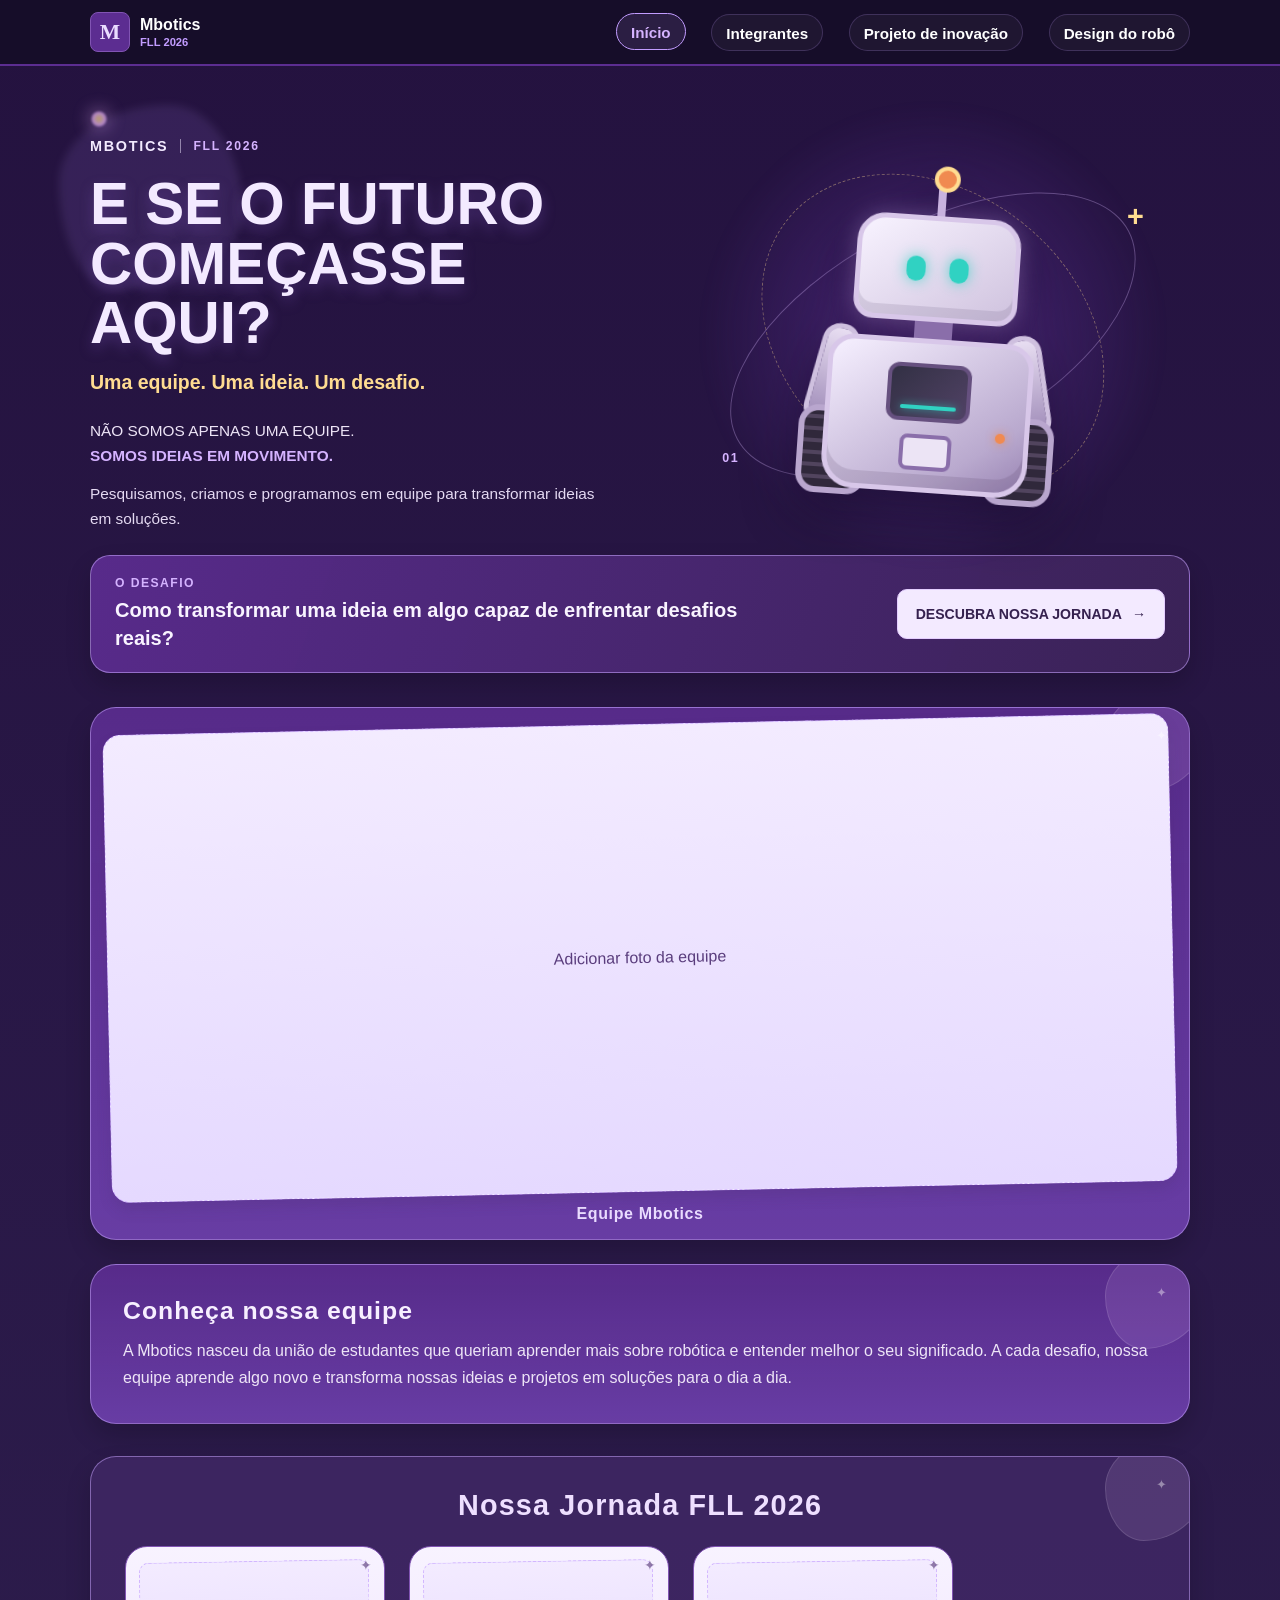
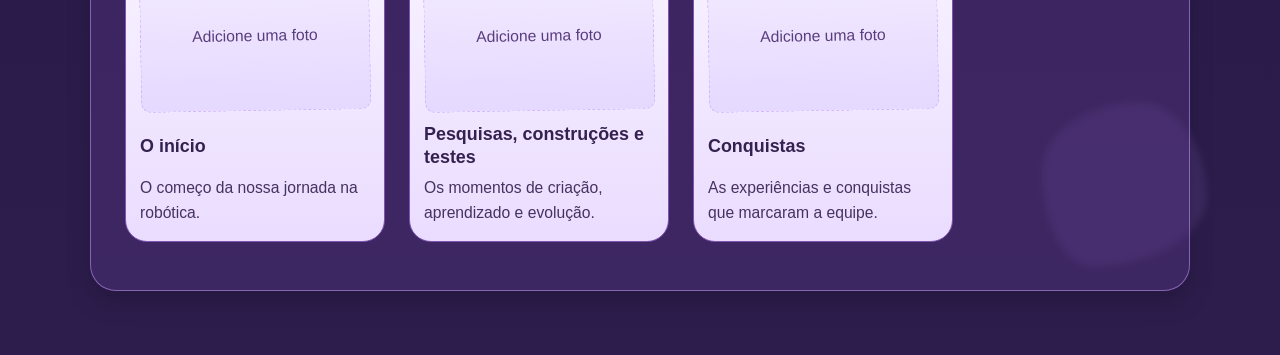
==== index.html @ 2284d6da "Primeiro commit" ====
<!DOCTYPE html>
<html lang="pt-BR">

<head>
    <meta charset="UTF-8">
    <meta name="viewport" content="width=device-width, initial-scale=1.0">
    <title>Equipe FLL</title>
    <link rel="stylesheet" href="css/nav.css">
    <link rel="stylesheet" href="css/index.css">
</head>

<body>
    <nav aria-label="Navegação principal">
        <a class="nav-brand" href="index.html" aria-label="Mbotics, página inicial">
            <span class="nav-mark" aria-hidden="true">M</span>
            <span class="nav-brand-copy"><strong>Mbotics</strong><small>FLL 2026</small></span>
        </a>
        <div class="nav-links">
            <a href="index.html" aria-current="page">Início</a>
            <a href="views/integrantes.html">Integrantes</a>
            <a href="views/projetoDeInovacao.html">Projeto de inovação</a>
            <a href="views/designDoRobo.html">Design do robô</a>
        </div>
    </nav>
    <main>
        <section class="hero-inicio" aria-labelledby="titulo-inicio">
            <div class="hero-conteudo">
                <p class="hero-identificador">Mbotics <span>FLL 2026</span></p>
                <h1 id="titulo-inicio">E SE O FUTURO<br>COMEÇASSE AQUI?</h1>
                <p class="hero-linha">Uma equipe. Uma ideia. Um desafio.</p>
                <p class="hero-identidade">Não somos apenas uma equipe.<br><strong>Somos ideias em movimento.</strong></p>
                <p class="slogan-equipe">Pesquisamos, criamos e programamos em equipe para transformar ideias em soluções.</p>
            </div>

            <div class="robot-visual" role="img" aria-label="Ilustração de um robô de competição">
                <div class="robot-brilho"></div>
                <span class="robot-orbita robot-orbita-1" aria-hidden="true"></span>
                <span class="robot-orbita robot-orbita-2" aria-hidden="true"></span>
                <span class="robot-detalhe robot-detalhe-1" aria-hidden="true">+</span>
                <span class="robot-detalhe robot-detalhe-2" aria-hidden="true">01</span>
                <div class="robo" aria-hidden="true">
                    <span class="robo-antena"></span>
                    <div class="robo-cabeca">
                        <span class="robo-olho"></span>
                        <span class="robo-olho"></span>
                    </div>
                    <span class="robo-pescoco"></span>
                    <div class="robo-corpo">
                        <span class="robo-painel"></span>
                        <span class="robo-porta"></span>
                        <span class="robo-indicador"></span>
                    </div>
                    <span class="robo-braco robo-braco-esquerdo"></span>
                    <span class="robo-braco robo-braco-direito"></span>
                    <span class="robo-roda robo-roda-esquerda"></span>
                    <span class="robo-roda robo-roda-direita"></span>
                </div>
            </div>

            <article class="desafio-inicio">
                <div>
                    <p class="desafio-rotulo">O desafio</p>
                    <h2>Como transformar uma ideia em algo capaz de enfrentar desafios reais?</h2>
                </div>
                <a href="#jornada">Descubra nossa jornada <span aria-hidden="true">→</span></a>
            </article>
        </section>

        <figure class="team-photo">
            <div class="team-photo-frame" role="img" aria-label="Espaço reservado para a foto da equipe Mbotics">
                <span>Adicionar foto da equipe</span>
                <!-- <img src="./img/imagemTeste.avif" alt="Foto da equipe Mbotics" class="team-photo-image"> -->
            </div>
            <figcaption>Equipe Mbotics</figcaption>
        </figure>
        <article class="card team-story">
            <h2>Conheça nossa equipe</h2>
            <p>A Mbotics nasceu da união de estudantes que queriam aprender mais sobre robótica e entender melhor o seu significado. A cada desafio, nossa equipe aprende algo novo e transforma nossas ideias e projetos em soluções para o dia a dia.</p>
        </article>
        <section class="card timeline-card" id="jornada" aria-labelledby="titulo-jornada">
            <h2 id="titulo-jornada">Nossa Jornada FLL 2026</h2>
            <div class="timeline">
                <button class="timeline-item" type="button" aria-expanded="false">
                    <div class="timeline-photo">Adicione uma foto</div>
                    <h3>O início</h3>
                    <p>O começo da nossa jornada na robótica.</p>
                    <div class="timeline-details">A equipe se formou através das competições da nossa escola. Nossos encontros começaram no início do ano e, quando ficamos sabendo da FLL, passamos a nos reunir com mais frequência. Muitas vezes, estávamos juntos para conversar, trocar ideias e pensar no projeto. No começo, nosso principal objetivo era encontrar um problema e, a partir dele, começar a desenvolver nossas primeiras ideias.</div>
                </button>
                <button class="timeline-item" type="button" aria-expanded="false">
                    <div class="timeline-photo">Adicione uma foto</div>
                    <h3>Pesquisas, construções e testes</h3>
                    <p>Os momentos de criação, aprendizado e evolução.</p>
                    <div class="timeline-details">Começamos com poucas ideias, mas, aos poucos, elas foram crescendo e se transformando no nosso projeto. No início foi difícil, principalmente por ser nossa primeira FLL juntos, mas aprendemos muito durante o processo: programação, trabalho em equipe e, principalmente, sobre a área rural. Também aprendemos a lidar com diferentes idades, ideias e formas de pensar, evoluindo juntos a cada etapa.</div>
                </button>
                <button class="timeline-item" type="button" aria-expanded="false">
                    <div class="timeline-photo">Adicione uma foto</div>
                    <h3>Conquistas</h3>
                    <p>As experiências e conquistas que marcaram a equipe.</p>
                    <div class="timeline-details">Nossas conquistas foram pequenas, mas de grande importância para todos nós. Aprendemos a trabalhar em equipe, a solucionar problemas, a lidar melhor com nossas emoções e, principalmente, a nos respeitar e aceitar nossas diferenças.</div>
                </button>
            </div>
        </section>
    </main>
    <script>
        document.querySelectorAll('.timeline-item').forEach((item) => {
            item.addEventListener('click', () => {
                const isOpen = item.classList.toggle('active');
                item.setAttribute('aria-expanded', isOpen);
            });
        });
    </script>
</body>

</html>
---- css/nav.css ----
nav {
    display: flex;
    align-items: center;
    justify-content: space-between;
    gap: 2rem;
    padding: 12px max(20px, calc((100% - 1100px) / 2));
    border-bottom: 2px solid #5c2d91;
    background-color: #160d29;
    position: relative;
    z-index: 1;
}

.nav-brand {
    display: inline-flex;
    align-items: center;
    gap: 10px;
    color: #ffffff;
    text-decoration: none;
}

.nav-mark {
    display: grid;
    place-items: center;
    width: 38px;
    aspect-ratio: 1;
    border: 1px solid #8154b3;
    border-radius: 8px;
    background-color: #5c2d91;
    color: #eadcff;
    font-family: Georgia, "Times New Roman", serif;
    font-size: 1.35rem;
    font-weight: 700;
}

.nav-brand-copy {
    display: grid;
    gap: 2px;
}

.nav-brand-copy strong {
    font-size: 1rem;
}

.nav-brand-copy small {
    color: #c29cff;
    font-size: 0.7rem;
    font-weight: 700;
}

.nav-links {
    display: flex;
    align-items: center;
    gap: clamp(12px, 2vw, 28px);
}

.nav-links a {
    padding: 10px 14px 8px;
    border: 1px solid rgba(194, 156, 255, 0.2);
    border-radius: 999px;
    background: rgba(255, 255, 255, 0.04);
    color: #ffffff;
    font-size: 0.95rem;
    font-weight: 700;
    text-decoration: none;
    transition: color 160ms ease, border-color 160ms ease, transform 160ms ease, background 160ms ease;
}

.nav-links a:hover,
.nav-links a[aria-current="page"] {
    color: #d5b3ff;
    border-color: #c29cff;
    background: rgba(194, 156, 255, 0.12);
    transform: translateY(-1px);
}

.nav-brand:focus-visible,
.nav-links a:focus-visible {
    outline: 2px solid #ffffff;
    outline-offset: 4px;
}

@media (max-width: 720px) {
    nav {
        flex-direction: column;
        align-items: stretch;
        gap: 10px;
        padding: 12px 16px;
    }

    .nav-brand {
        align-self: center;
    }

    .nav-links {
        flex-wrap: wrap;
        justify-content: center;
        gap: 4px 18px;
    }

    .nav-links a {
        padding: 8px 2px 6px;
        font-size: 0.9rem;
    }
}
---- css/index.css ----
body {
    margin: 0;
    background: linear-gradient(180deg, #24123f 0%, #2d1d4d 100%);
    color: #ffffff;
    font-family: "Segoe UI", Arial, sans-serif;
    position: relative;
}

body::before,
body::after {
    content: "";
    position: fixed;
    width: 18px;
    height: 18px;
    background: radial-gradient(circle, #f7d97a 0%, #f0b7ff 50%, transparent 70%);
    border-radius: 50%;
    opacity: 0.7;
    pointer-events: none;
    filter: blur(1px);
    z-index: 0;
}

body::before {
    top: 110px;
    left: 90px;
    box-shadow: 0 0 18px rgba(240, 183, 255, 0.7);
}

body::after {
    right: 110px;
    bottom: 140px;
    box-shadow: 0 0 18px rgba(137, 206, 255, 0.7);
}

main {
    position: relative;
    width: min(1100px, calc(100% - 40px));
    margin: 0 auto;
    padding: 48px 0 64px;
    z-index: 1;
}

main::before,
main::after {
    content: "";
    position: absolute;
    width: 120px;
    height: 120px;
    border-radius: 60% 40% 70% 30% / 45% 55% 45% 55%;
    background: rgba(192, 150, 255, 0.12);
    border: 1px solid rgba(255,255,255,0.1);
}

main::before {
    left: -20px;
    top: 30px;
}

main::after {
    right: -18px;
    bottom: 120px;
}

main::before,
main::after {
    content: "";
    position: absolute;
    border-radius: 60% 40% 70% 30% / 42% 58% 42% 58%;
    background: rgba(182, 141, 255, 0.12);
    filter: blur(4px);
    z-index: 0;
}

main::before {
    top: 40px;
    left: -30px;
    width: 180px;
    height: 180px;
}

main::after {
    right: -15px;
    bottom: 90px;
    width: 160px;
    height: 160px;
}

main > * {
    position: relative;
    z-index: 1;
}

.hero-inicio {
    display: grid;
    grid-template-columns: minmax(0, 1.05fr) minmax(320px, 0.95fr);
    align-items: center;
    gap: 0 18px;
    margin-bottom: 34px;
}

.hero-conteudo {
    position: relative;
    z-index: 2;
    padding: 24px 0;
}

.hero-identificador {
    display: flex;
    align-items: center;
    gap: 12px;
    margin: 0 0 20px;
    color: #f3eaff;
    font-size: 0.9rem;
    font-weight: 800;
    letter-spacing: 0.12em;
    text-transform: uppercase;
}

.hero-identificador span {
    padding-left: 12px;
    border-left: 1px solid rgba(228, 217, 242, 0.55);
    color: #d5b3ff;
    font-size: 0.76rem;
}

.hero-inicio h1 {
    max-width: 660px;
    margin: 0;
    color: #f3eaff;
    font-family: "Trebuchet MS", "Segoe UI", sans-serif;
    font-size: 3.65rem;
    line-height: 1.02;
    text-align: left;
    text-transform: uppercase;
    text-shadow: 0 6px 14px rgba(107, 71, 161, 0.45);
}

.hero-linha {
    margin: 18px 0 0;
    color: #ffdc91;
    font-size: 1.22rem;
    font-weight: 700;
}

.hero-identidade {
    margin: 24px 0 0;
    color: #eee5f7;
    font-size: 0.96rem;
    line-height: 1.65;
    text-transform: uppercase;
}

.hero-identidade strong {
    color: #d5b3ff;
}

.slogan-equipe {
    max-width: 520px;
    margin: 14px 0 0;
    color: #e4d9f2;
    line-height: 1.6;
    font-size: 0.96rem;
}

.robot-visual {
    position: relative;
    display: grid;
    place-items: center;
    min-width: 0;
    min-height: 420px;
    isolation: isolate;
}

.robot-brilho {
    position: absolute;
    width: 88%;
    aspect-ratio: 1;
    border-radius: 50%;
    background: radial-gradient(circle, rgba(173, 91, 255, 0.42) 0%, rgba(124, 62, 201, 0.2) 38%, rgba(124, 62, 201, 0) 72%);
    filter: blur(8px);
}

.robot-orbita {
    position: absolute;
    width: 86%;
    height: 52%;
    border: 1px solid rgba(218, 187, 255, 0.32);
    border-radius: 50%;
}

.robot-orbita-1 {
    transform: rotate(-28deg);
}

.robot-orbita-2 {
    width: 72%;
    height: 68%;
    border-style: dashed;
    border-color: rgba(255, 220, 145, 0.38);
    transform: rotate(38deg);
}

.robot-detalhe {
    position: absolute;
    z-index: 2;
    color: #ffdc91;
    font-family: "Trebuchet MS", "Segoe UI", sans-serif;
    font-weight: 700;
}

.robot-detalhe-1 {
    top: 18%;
    right: 9%;
    font-size: 1.8rem;
}

.robot-detalhe-2 {
    bottom: 19%;
    left: 9%;
    color: #d5b3ff;
    font-size: 0.78rem;
    letter-spacing: 0.12em;
}

.robo {
    position: relative;
    z-index: 1;
    display: flex;
    align-items: center;
    flex-direction: column;
    width: 260px;
    height: 326px;
    padding-top: 12px;
    filter: drop-shadow(0 20px 26px rgba(16, 7, 31, 0.45));
    transform: rotate(4deg);
}

.robo-antena {
    position: relative;
    width: 8px;
    height: 38px;
    border-radius: 8px 8px 0 0;
    background: #c8b2df;
}

.robo-antena::before {
    position: absolute;
    top: -12px;
    left: -5px;
    width: 18px;
    height: 18px;
    border: 4px solid #ffdc91;
    border-radius: 50%;
    background: #f08a50;
    content: "";
}

.robo-cabeca {
    display: flex;
    align-items: center;
    justify-content: center;
    gap: 24px;
    width: 154px;
    height: 96px;
    border: 5px solid #d8c7e9;
    border-radius: 28px 28px 20px 20px;
    background: linear-gradient(145deg, #f8f3ff 0%, #cfc2de 100%);
    box-shadow: inset 0 -10px 0 rgba(63, 44, 83, 0.12), 0 0 22px rgba(224, 191, 255, 0.28);
}

.robo-olho {
    width: 19px;
    height: 25px;
    border-radius: 10px;
    background: #30d2c2;
    box-shadow: 0 0 14px rgba(48, 210, 194, 0.75);
}

.robo-pescoco {
    width: 38px;
    height: 17px;
    background: #8a6eaa;
}

.robo-corpo {
    position: relative;
    width: 196px;
    height: 144px;
    border: 5px solid #d8c7e9;
    border-radius: 26px 26px 32px 32px;
    background: linear-gradient(145deg, #f6f0ff 0%, #b9a9ce 76%, #9984b3 100%);
    box-shadow: inset 0 -13px 0 rgba(63, 44, 83, 0.14);
}

.robo-painel {
    position: absolute;
    top: 20px;
    left: 50%;
    width: 76px;
    height: 50px;
    border: 4px solid #66507f;
    border-radius: 12px;
    background: linear-gradient(135deg, #323044, #514265);
    transform: translateX(-50%);
}

.robo-painel::after {
    position: absolute;
    right: 10px;
    bottom: 8px;
    left: 10px;
    height: 4px;
    border-radius: 4px;
    background: #30d2c2;
    box-shadow: 0 0 8px rgba(48, 210, 194, 0.7);
    content: "";
}

.robo-porta {
    position: absolute;
    bottom: 17px;
    left: 50%;
    width: 44px;
    height: 28px;
    border: 4px solid #8a6eaa;
    border-radius: 8px;
    background: #ece4f5;
    transform: translateX(-50%);
}

.robo-indicador {
    position: absolute;
    top: 85px;
    right: 19px;
    width: 10px;
    height: 10px;
    border-radius: 50%;
    background: #f08a50;
    box-shadow: 0 0 10px rgba(240, 138, 80, 0.8);
}

.robo-braco {
    position: absolute;
    top: 163px;
    z-index: -1;
    width: 28px;
    height: 94px;
    border: 5px solid #cfc0df;
    border-radius: 18px;
    background: linear-gradient(180deg, #e8def2, #9f8bb8);
}

.robo-braco-esquerdo {
    left: 13px;
    transform: rotate(12deg);
}

.robo-braco-direito {
    right: 13px;
    transform: rotate(-12deg);
}

.robo-roda {
    position: absolute;
    bottom: 4px;
    z-index: -1;
    width: 58px;
    height: 76px;
    border: 6px solid #b9a6ce;
    border-radius: 20px;
    background: repeating-linear-gradient(0deg, #30283b 0 8px, #51445e 8px 12px);
}

.robo-roda-esquerda {
    left: 2px;
}

.robo-roda-direita {
    right: 2px;
}

.desafio-inicio {
    display: grid;
    grid-column: 1 / -1;
    grid-template-columns: minmax(0, 1fr) auto;
    align-items: center;
    gap: 24px;
    padding: 20px 24px;
    border: 1px solid rgba(201, 167, 255, 0.55);
    border-radius: 20px;
    background: linear-gradient(110deg, rgba(92, 45, 145, 0.92), rgba(59, 35, 88, 0.95));
    box-shadow: 0 12px 24px rgba(0, 0, 0, 0.18);
}

.desafio-rotulo {
    margin: 0 0 6px;
    color: #d5b3ff;
    font-size: 0.76rem;
    font-weight: 800;
    letter-spacing: 0.12em;
    text-transform: uppercase;
}

.desafio-inicio h2 {
    max-width: 660px;
    margin: 0;
    color: #f9f4ff;
    font-family: "Trebuchet MS", "Segoe UI", sans-serif;
    font-size: 1.25rem;
    line-height: 1.4;
}

.desafio-inicio a {
    display: inline-flex;
    align-items: center;
    justify-content: center;
    gap: 10px;
    min-height: 48px;
    padding: 0 18px;
    border: 1px solid #e4ceff;
    border-radius: 10px;
    background: #f3eaff;
    color: #35214f;
    font-size: 0.88rem;
    font-weight: 800;
    text-decoration: none;
    text-transform: uppercase;
    transition: background-color 180ms ease, transform 180ms ease;
}

.desafio-inicio a:hover {
    background: #ffdc91;
    transform: translateY(-2px);
}

.desafio-inicio a:focus-visible {
    outline: 2px solid #ffffff;
    outline-offset: 4px;
}

.card,
.team-photo,
.team-story,
.timeline-card {
    position: relative;
    border: 1px solid rgba(201, 167, 255, 0.5);
    border-radius: 26px;
    background: linear-gradient(180deg, rgba(92, 45, 145, 0.9) 0%, rgba(107, 63, 169, 0.95) 100%);
    box-shadow: 0 12px 24px rgba(0, 0, 0, 0.18);
    overflow: hidden;
}

.card::before,
.team-photo::before,
.team-story::before,
.timeline-card::before {
    content: "";
    position: absolute;
    right: -18px;
    top: -18px;
    width: 100px;
    height: 100px;
    border-radius: 58% 42% 62% 38% / 48% 40% 60% 52%;
    background: rgba(239, 194, 255, 0.12);
    border: 1px solid rgba(255, 255, 255, 0.12);
}

.card::after,
.team-photo::after,
.team-story::after,
.timeline-card::after {
    content: "✦";
    position: absolute;
    right: 22px;
    top: 20px;
    color: rgba(255,255,255,0.42);
    font-size: 0.8rem;
}

.card {
    transition: transform 180ms ease, box-shadow 180ms ease, border-color 180ms ease;
}

.card:hover {
    transform: translateY(-6px);
    border-color: #d7c0ff;
    box-shadow: 0 16px 28px rgba(64, 29, 109, 0.28);
}

.card h2 {
    margin: 0;
    color: #f9f4ff;
    font-size: 1.18rem;
    font-family: "Trebuchet MS", "Segoe UI", sans-serif;
    letter-spacing: 0.04em;
}

.team-photo {
    max-width: 1100px;
    margin: 0 auto 1.5rem;
    padding: 1rem;
    text-align: center;
}

.team-photo-frame {
    display: grid;
    place-items: center;
    aspect-ratio: 16 / 7;
    min-height: 180px;
    overflow: hidden;
    border: 1px dashed #d2b5ff;
    border-radius: 18px;
    background: linear-gradient(180deg, #f3ebff 0%, #e5d9ff 100%);
    color: #5a3d7d;
    transform: rotate(-1.2deg);
    box-shadow: 0 8px 14px rgba(61, 39, 88, 0.15);
}

.team-photo-frame img {
    display: block;
    width: 100%;
    height: 100%;
    object-fit: cover;
}

.team-photo figcaption {
    padding-top: 0.8rem;
    color: #eadcff;
    font-weight: 700;
    letter-spacing: 0.04em;
}

.team-story {
    max-width: 1100px;
    margin: 0 auto 1.5rem;
    padding: 2rem;
}

.team-story h2 {
    margin: 0 0 0.75rem;
    font-size: 1.55rem;
    font-family: "Trebuchet MS", "Segoe UI", sans-serif;
    color: #f7efff;
}

.team-story p {
    margin: 0;
    line-height: 1.7;
    color: #eee5f7;
}

.timeline-card {
    max-width: 1100px;
    margin: 2rem auto 0;
    padding: 2rem;
    background: rgba(91, 57, 135, 0.38);
}

.timeline-card > h2 {
    margin: 0 0 1.5rem;
    text-align: center;
    color: #eedfff;
    font-family: "Trebuchet MS", "Segoe UI", sans-serif;
    font-size: 1.8rem;
    letter-spacing: 0.04em;
}

.timeline {
    display: flex;
    gap: 1.5rem;
    align-items: stretch;
    overflow-x: auto;
    padding: 0 2px 1rem;
    scrollbar-color: #c29cff rgba(243, 234, 255, 0.18);
    scrollbar-width: thin;
}

.timeline::-webkit-scrollbar {
    height: 10px;
}

.timeline::-webkit-scrollbar-track {
    border-radius: 999px;
    background: rgba(243, 234, 255, 0.18);
}

.timeline::-webkit-scrollbar-thumb {
    border: 2px solid rgba(91, 57, 135, 0.38);
    border-radius: 999px;
    background: linear-gradient(90deg, #c29cff, #ffdc91);
}

.timeline::-webkit-scrollbar-thumb:hover {
    background: linear-gradient(90deg, #d5b3ff, #ffe8b3);
}

.timeline-item {
    position: relative;
    display: grid;
    grid-template-rows: 150px minmax(2.75em, auto) minmax(3em, auto) auto;
    align-content: start;
    flex: 0 0 260px;
    min-width: 260px;
    box-sizing: border-box;
    padding: 14px 14px 16px;
    border: 1px solid #8154b3;
    border-radius: 22px;
    background: linear-gradient(180deg, #f8f3ff 0%, #eadcff 100%);
    color: #2d1d4d;
    font-family: "Segoe UI", Arial, sans-serif;
    font-size: 0.98rem;
    text-align: left;
    cursor: pointer;
    transition: transform 180ms ease, border-color 180ms ease, box-shadow 180ms ease;
}

.timeline-item:hover,
.timeline-item.active {
    border-color: #d7c0ff;
    box-shadow: 0 12px 22px rgba(0, 0, 0, 0.18);
    transform: translateY(-4px);
    background: linear-gradient(180deg, #fef9ff 0%, #f1e7ff 100%);
}

.timeline-item:focus-visible {
    outline: 2px solid #ffffff;
    outline-offset: 4px;
}

.timeline-item::after {
    content: "✦";
    position: absolute;
    right: 12px;
    top: 10px;
    color: rgba(89, 60, 122, 0.65);
    font-size: 0.85rem;
}

.timeline-photo {
    display: grid;
    place-items: center;
    width: 100%;
    height: 100%;
    box-sizing: border-box;
    overflow: hidden;
    border: 1px dashed #d2b5ff;
    border-radius: 10px;
    background: linear-gradient(180deg, #f3ebff 0%, #e5d9ff 100%);
    color: #5a3d7d;
    text-align: center;
    transform: rotate(-1deg);
}

.timeline-photo img {
    display: block;
    width: 100%;
    height: 100%;
    object-fit: cover;
}

.timeline-item h3 {
    display: flex;
    align-items: center;
    min-height: 2.75em;
    margin: 10px 0 6px;
    color: #35214f;
    font-family: "Trebuchet MS", "Segoe UI", sans-serif;
    font-size: 1.12rem;
    line-height: 1.25;
}

.timeline-item p {
    margin: 0;
    min-height: 3em;
    color: #473160;
    line-height: 1.55;
}

.timeline-details {
    display: none;
    margin-top: 12px;
    padding: 12px;
    border-left: 2px solid #c29cff;
    background: rgba(146, 120, 181, 0.12);
    border-radius: 0 8px 8px 0;
    color: #554067;
    font-size: 0.94rem;
    line-height: 1.55;
}

.timeline-item.active .timeline-details {
    display: block;
}

@media (max-width: 900px) {
    .hero-inicio {
        grid-template-columns: minmax(0, 1fr) minmax(280px, 0.85fr);
    }

    .hero-inicio h1 {
        font-size: 3rem;
    }

    .robot-visual {
        min-height: 370px;
    }

    .robo {
        transform: scale(0.88) rotate(4deg);
    }
}

@media (max-width: 720px) {
    main {
        width: min(100% - 28px, 560px);
        padding-top: 30px;
    }

    .hero-inicio {
        grid-template-columns: minmax(0, 1fr);
        gap: 0;
        margin-bottom: 28px;
    }

    .hero-conteudo {
        padding: 12px 0 0;
    }

    .hero-inicio h1 {
        font-size: 2.55rem;
    }

    .hero-linha {
        font-size: 1.08rem;
    }

    .hero-identidade {
        margin-top: 18px;
    }

    .robot-visual {
        min-height: 330px;
    }

    .robo {
        transform: scale(0.82) rotate(4deg);
    }

    .desafio-inicio {
        grid-template-columns: minmax(0, 1fr);
        gap: 16px;
        padding: 18px;
    }

    .desafio-inicio h2 {
        font-size: 1.12rem;
    }

    .desafio-inicio a {
        width: 100%;
    }

    .timeline {
        gap: 1rem;
    }

    .timeline-item {
        padding: 14px;
    }
}
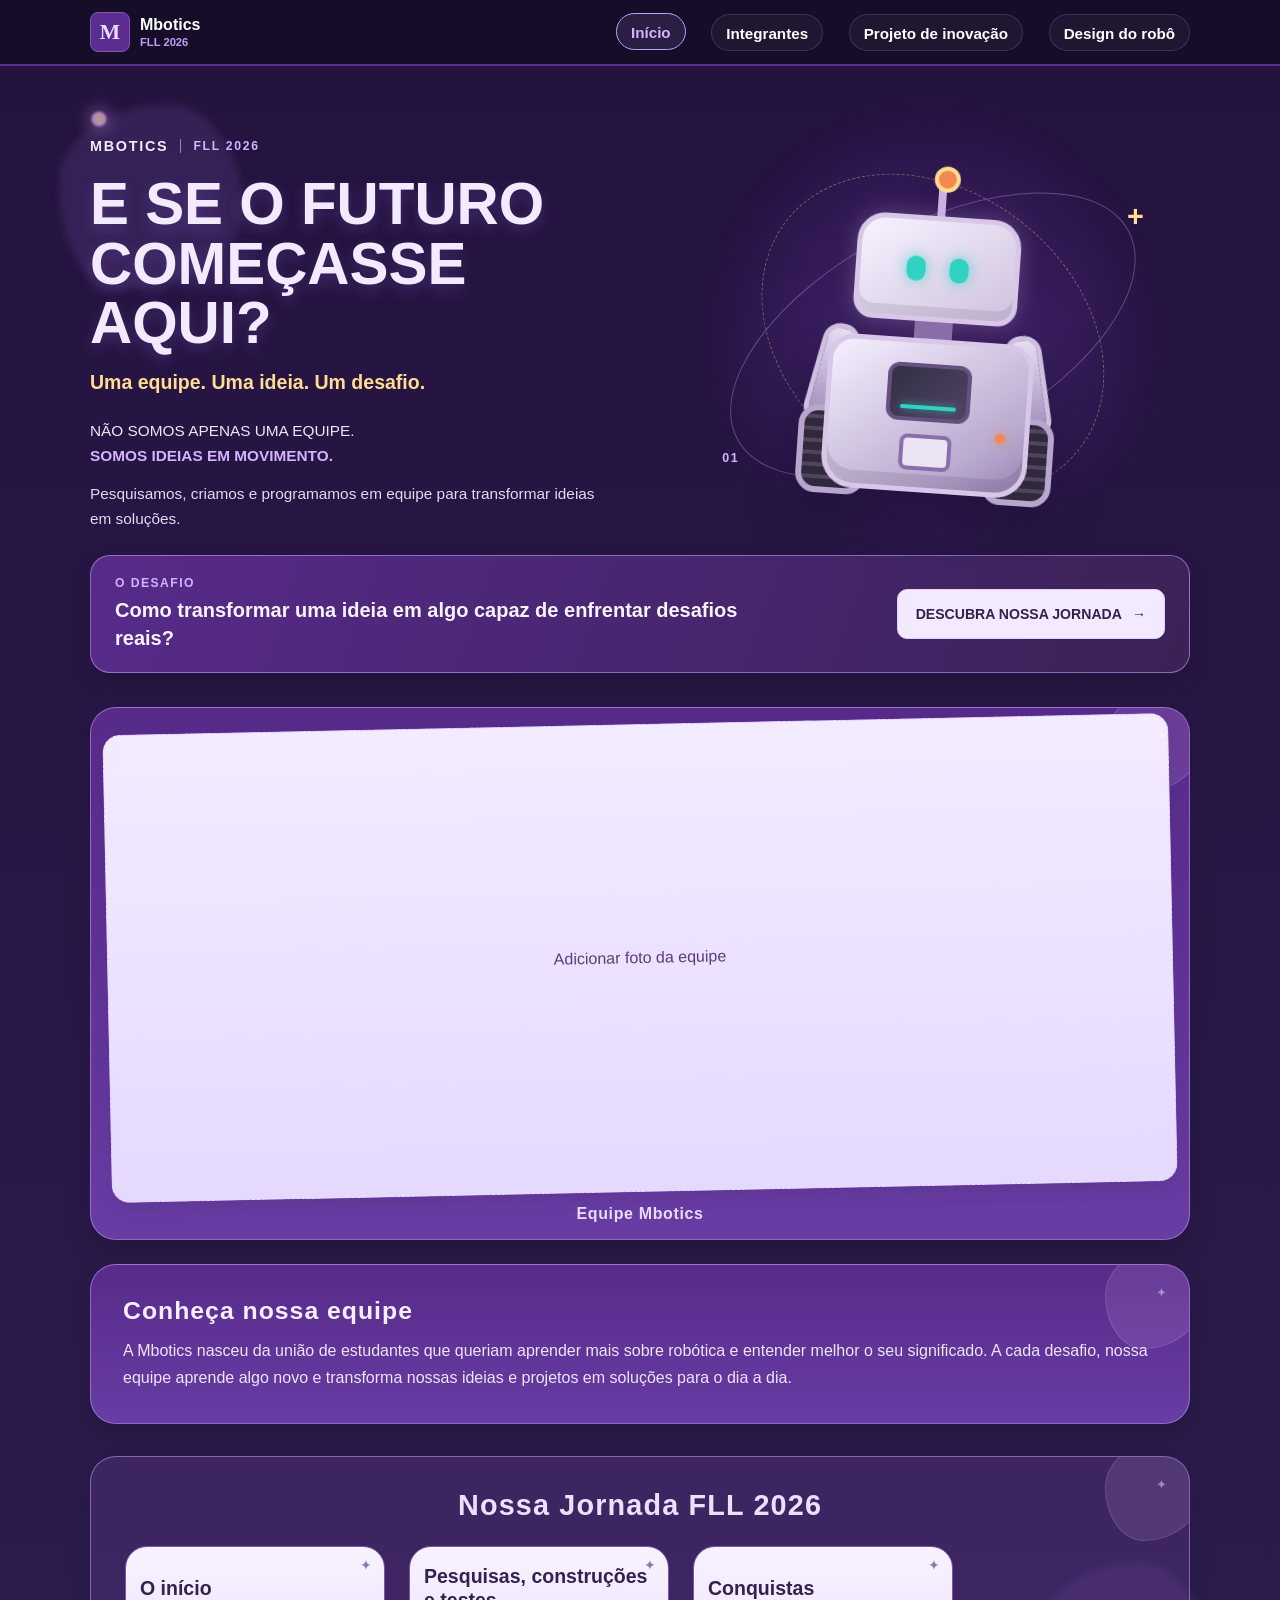
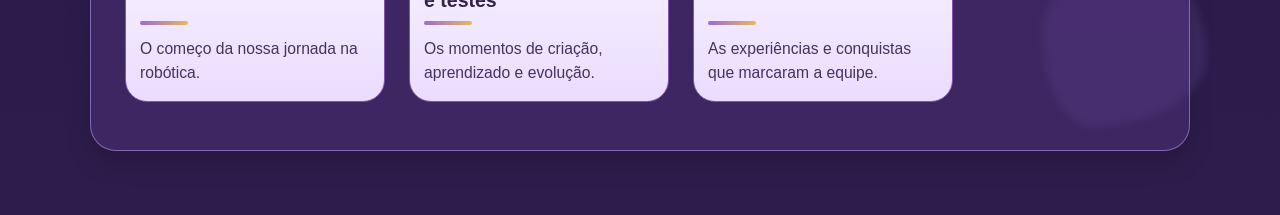
==== commit 86df0996: "primeiro envio" ====
--- a/index.html
+++ b/index.html
@@ -81,22 +81,19 @@
             <h2 id="titulo-jornada">Nossa Jornada FLL 2026</h2>
             <div class="timeline">
                 <button class="timeline-item" type="button" aria-expanded="false">
-                    <div class="timeline-photo">Adicione uma foto</div>
                     <h3>O início</h3>
                     <p>O começo da nossa jornada na robótica.</p>
                     <div class="timeline-details">A equipe se formou através das competições da nossa escola. Nossos encontros começaram no início do ano e, quando ficamos sabendo da FLL, passamos a nos reunir com mais frequência. Muitas vezes, estávamos juntos para conversar, trocar ideias e pensar no projeto. No começo, nosso principal objetivo era encontrar um problema e, a partir dele, começar a desenvolver nossas primeiras ideias.</div>
                 </button>
                 <button class="timeline-item" type="button" aria-expanded="false">
-                    <div class="timeline-photo">Adicione uma foto</div>
                     <h3>Pesquisas, construções e testes</h3>
                     <p>Os momentos de criação, aprendizado e evolução.</p>
                     <div class="timeline-details">Começamos com poucas ideias, mas, aos poucos, elas foram crescendo e se transformando no nosso projeto. No início foi difícil, principalmente por ser nossa primeira FLL juntos, mas aprendemos muito durante o processo: programação, trabalho em equipe e, principalmente, sobre a área rural. Também aprendemos a lidar com diferentes idades, ideias e formas de pensar, evoluindo juntos a cada etapa.</div>
                 </button>
                 <button class="timeline-item" type="button" aria-expanded="false">
-                    <div class="timeline-photo">Adicione uma foto</div>
                     <h3>Conquistas</h3>
                     <p>As experiências e conquistas que marcaram a equipe.</p>
-                    <div class="timeline-details">Nossas conquistas foram pequenas, mas de grande importância para todos nós. Aprendemos a trabalhar em equipe, a solucionar problemas, a lidar melhor com nossas emoções e, principalmente, a nos respeitar e aceitar nossas diferenças.</div>
+                    <div class="timeline-details">Nossas conquistas foram pequenas, mas de grande importância para todos nós. Aprendemos a trabalhar em equipe, solucionar problemas, lidar melhor com nossas emoções e, principalmente, a nos respeitar e aceitar nossas diferenças. Também tivemos um grande impacto em nossa vida social, conhecemos pessoas que nunca imaginamos conhecer e hoje somos um grupo maior, capaz de realizar muito mais juntos.</div>
                 </button>
             </div>
         </section>
--- a/css/index.css
+++ b/css/index.css
@@ -597,7 +597,7 @@
 .timeline-item {
     position: relative;
     display: grid;
-    grid-template-rows: 150px minmax(2.75em, auto) minmax(3em, auto) auto;
+    grid-template-rows: minmax(2.75em, auto) minmax(3em, auto) auto;
     align-content: start;
     flex: 0 0 260px;
     min-width: 260px;
@@ -636,37 +636,28 @@
     font-size: 0.85rem;
 }
 
-.timeline-photo {
-    display: grid;
-    place-items: center;
-    width: 100%;
-    height: 100%;
-    box-sizing: border-box;
-    overflow: hidden;
-    border: 1px dashed #d2b5ff;
-    border-radius: 10px;
-    background: linear-gradient(180deg, #f3ebff 0%, #e5d9ff 100%);
-    color: #5a3d7d;
-    text-align: center;
-    transform: rotate(-1deg);
-}
-
-.timeline-photo img {
-    display: block;
-    width: 100%;
-    height: 100%;
-    object-fit: cover;
-}
-
 .timeline-item h3 {
+    position: relative;
     display: flex;
     align-items: center;
     min-height: 2.75em;
-    margin: 10px 0 6px;
+    margin: 0 0 12px;
+    padding-bottom: 10px;
     color: #35214f;
     font-family: "Trebuchet MS", "Segoe UI", sans-serif;
-    font-size: 1.12rem;
+    font-size: 1.22rem;
     line-height: 1.25;
+}
+
+.timeline-item h3::after {
+    position: absolute;
+    bottom: 0;
+    left: 0;
+    width: 48px;
+    height: 4px;
+    border-radius: 999px;
+    background: linear-gradient(90deg, #9b6bd3, #e6b95f);
+    content: "";
 }
 
 .timeline-item p {
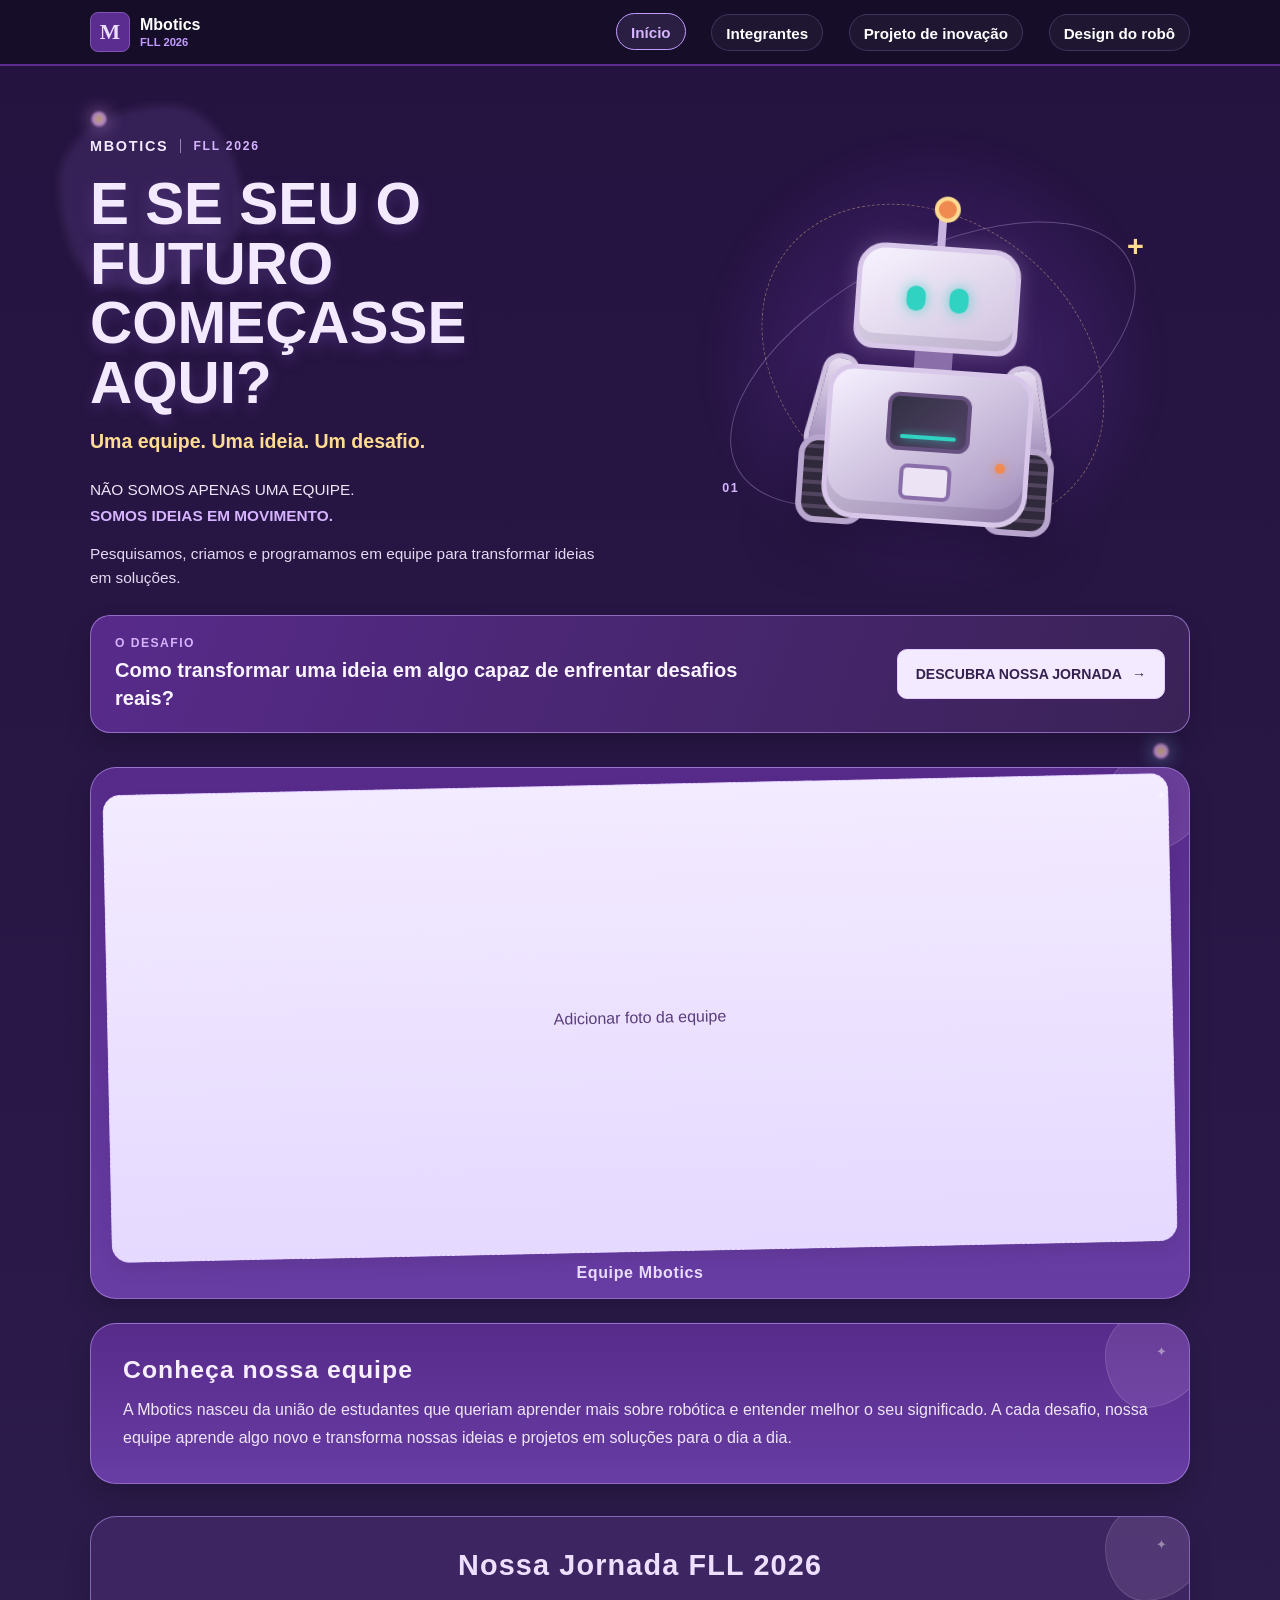
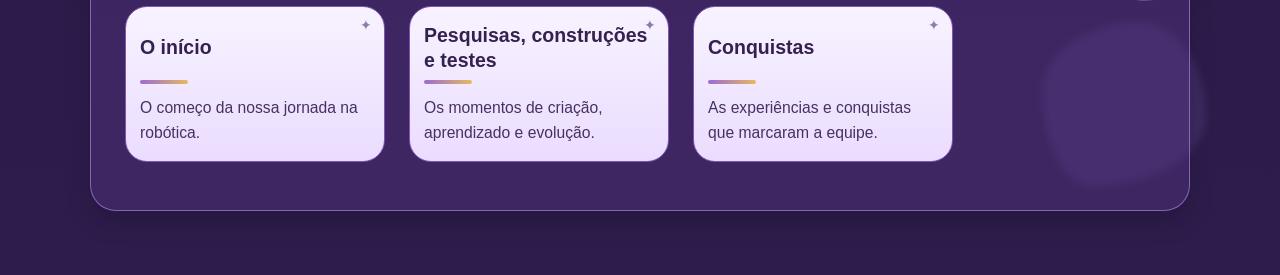
==== commit f7fe575f: "teste hadassa" ====
--- a/index.html
+++ b/index.html
@@ -26,7 +26,7 @@
         <section class="hero-inicio" aria-labelledby="titulo-inicio">
             <div class="hero-conteudo">
                 <p class="hero-identificador">Mbotics <span>FLL 2026</span></p>
-                <h1 id="titulo-inicio">E SE O FUTURO<br>COMEÇASSE AQUI?</h1>
+                <h1 id="titulo-inicio">E SE seu O FUTURO<br>COMEÇASSE AQUI?</h1>
                 <p class="hero-linha">Uma equipe. Uma ideia. Um desafio.</p>
                 <p class="hero-identidade">Não somos apenas uma equipe.<br><strong>Somos ideias em movimento.</strong></p>
                 <p class="slogan-equipe">Pesquisamos, criamos e programamos em equipe para transformar ideias em soluções.</p>
